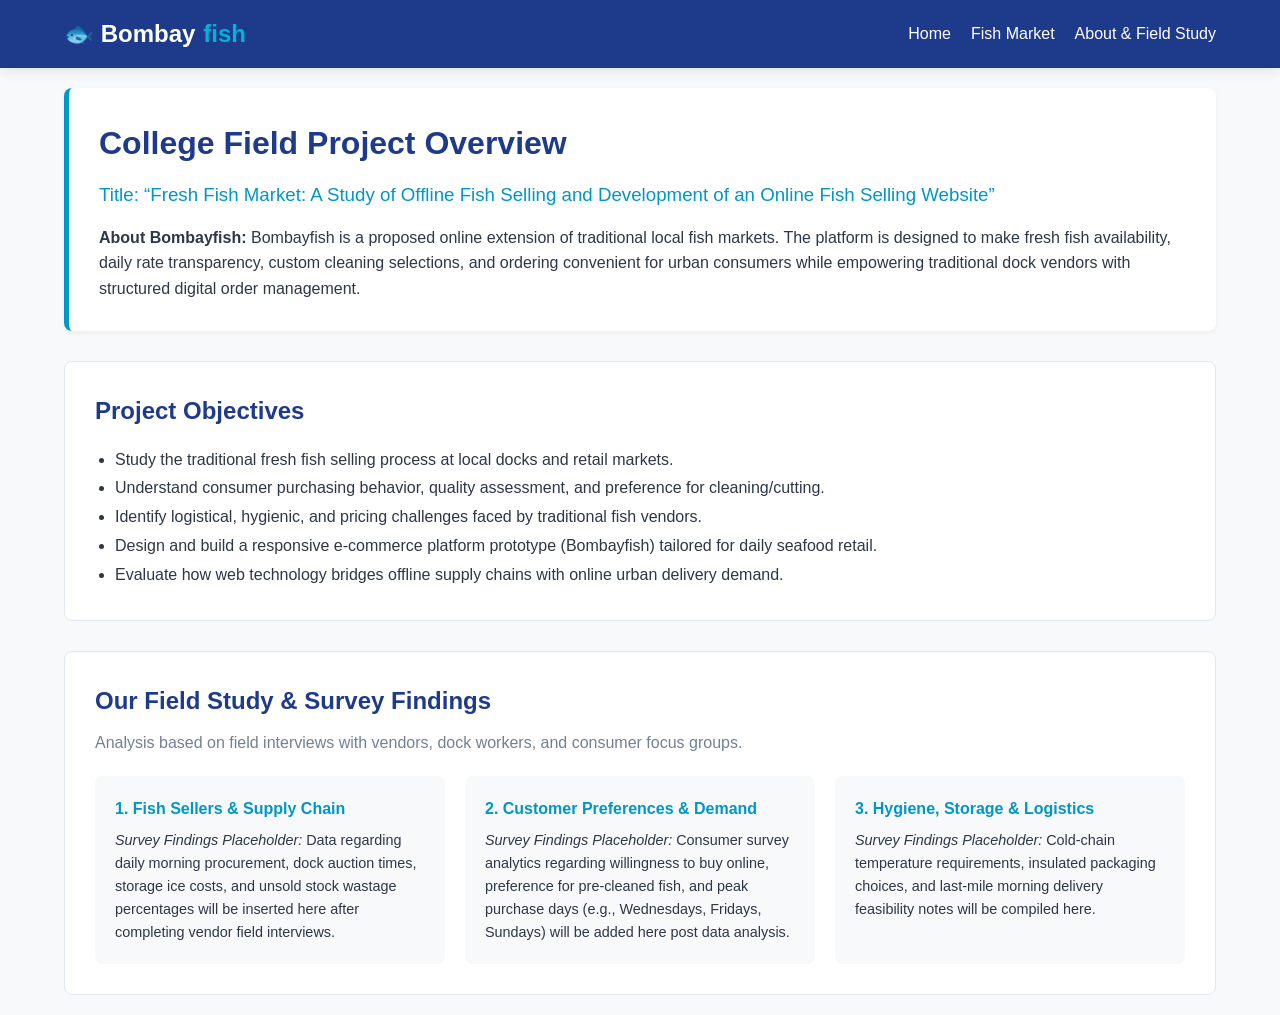
==== bombayfish/about.html @ e1951889 "Add files via upload" ====
<!DOCTYPE html>
<html lang="en">
<head>
  <meta charset="UTF-8">
  <meta name="viewport" content="width=device-width, initial-scale=1.0">
  <title>About & Field Study - Bombayfish</title>
  <link rel="stylesheet" href="style.css">
</head>
<body>
  <header>
    <nav class="navbar">
      <a href="index.html" class="logo">🐟 Bombay<span>fish</span></a>
      <div class="nav-links">
        <a href="index.html">Home</a>
        <a href="products.html">Fish Market</a>
        <a href="about.html">About & Field Study</a>
      </div>
    </nav>
  </header>

  <div class="container">
    <!-- Academic Project Header -->
    <div style="background: white; padding: 30px; border-radius: var(--radius); border-left: 5px solid var(--ocean-blue); margin-bottom: 30px; box-shadow: var(--shadow-sm);">
      <h1 style="color: var(--primary-navy); margin-bottom: 10px;">College Field Project Overview</h1>
      <h3 style="color: var(--ocean-blue); font-weight: normal;">Title: “Fresh Fish Market: A Study of Offline Fish Selling and Development of an Online Fish Selling Website”</h3>
      <p style="margin-top: 15px; color: var(--text-dark);">
        <strong>About Bombayfish:</strong> Bombayfish is a proposed online extension of traditional local fish markets. The platform is designed to make fresh fish availability, daily rate transparency, custom cleaning selections, and ordering convenient for urban consumers while empowering traditional dock vendors with structured digital order management.
      </p>
    </div>

    <!-- Research & Project Objectives -->
    <div style="background: white; padding: 30px; border-radius: var(--radius); border: 1px solid var(--border-color); margin-bottom: 30px;">
      <h2 style="color: var(--primary-navy); margin-bottom: 15px;">Project Objectives</h2>
      <ul style="list-style-type: disc; padding-left: 20px; line-height: 1.8;">
        <li>Study the traditional fresh fish selling process at local docks and retail markets.</li>
        <li>Understand consumer purchasing behavior, quality assessment, and preference for cleaning/cutting.</li>
        <li>Identify logistical, hygienic, and pricing challenges faced by traditional fish vendors.</li>
        <li>Design and build a responsive e-commerce platform prototype (Bombayfish) tailored for daily seafood retail.</li>
        <li>Evaluate how web technology bridges offline supply chains with online urban delivery demand.</li>
      </ul>
    </div>

    <!-- Field Study & Survey Placeholder Section -->
    <div style="background: white; padding: 30px; border-radius: var(--radius); border: 1px solid var(--border-color);">
      <h2 style="color: var(--primary-navy); margin-bottom: 10px;">Our Field Study & Survey Findings</h2>
      <p style="color: var(--text-muted); margin-bottom: 20px;">Analysis based on field interviews with vendors, dock workers, and consumer focus groups.</p>

      <div style="display: grid; grid-template-columns: repeat(auto-fit, minmax(280px, 1fr)); gap: 20px;">
        <div style="background: var(--light-bg); padding: 20px; border-radius: var(--radius);">
          <h4 style="color: var(--ocean-blue); margin-bottom: 8px;">1. Fish Sellers & Supply Chain</h4>
          <p style="font-size: 0.9rem; color: var(--text-dark);">
            <em>Survey Findings Placeholder:</em> Data regarding daily morning procurement, dock auction times, storage ice costs, and unsold stock wastage percentages will be inserted here after completing vendor field interviews.
          </p>
        </div>

        <div style="background: var(--light-bg); padding: 20px; border-radius: var(--radius);">
          <h4 style="color: var(--ocean-blue); margin-bottom: 8px;">2. Customer Preferences & Demand</h4>
          <p style="font-size: 0.9rem; color: var(--text-dark);">
            <em>Survey Findings Placeholder:</em> Consumer survey analytics regarding willingness to buy online, preference for pre-cleaned fish, and peak purchase days (e.g., Wednesdays, Fridays, Sundays) will be added here post data analysis.
          </p>
        </div>

        <div style="background: var(--light-bg); padding: 20px; border-radius: var(--radius);">
          <h4 style="color: var(--ocean-blue); margin-bottom: 8px;">3. Hygiene, Storage & Logistics</h4>
          <p style="font-size: 0.9rem; color: var(--text-dark);">
            <em>Survey Findings Placeholder:</em> Cold-chain temperature requirements, insulated packaging choices, and last-mile morning delivery feasibility notes will be compiled here.
          </p>
        </div>
      </div>
    </div>
  </div>
</body>
</html>
---- bombayfish/style.css ----
/* ==========================================================================
   BOMBAYFISH - MASTER STYLESHEET (ENHANCED COMMERCIAL EDITION)
   College Field Project: Offline Fish Market to Online E-Commerce
   ========================================================================== */

:root {
  --primary-navy: #1e3a8a;
  --ocean-blue: #0096c7;
  --light-aqua: #00b4d8;
  --aqua-tint: #e0f7fa;
  --white: #ffffff;
  --light-bg: #f8f9fa;
  --text-dark: #2d3748;
  --text-muted: #718096;
  --accent-coral: #ff4d4f;
  --green-fresh: #38a169;
  --border-color: #e2e8f0;
  --shadow-sm: 0 2px 4px rgba(0,0,0,0.05);
  --shadow-md: 0 4px 12px rgba(0,0,0,0.08);
  --radius: 8px;
}

* {
  box-sizing: border-box;
  margin: 0;
  padding: 0;
  font-family: 'Segoe UI', Tahoma, Geneva, Verdana, sans-serif;
}

body {
  background-color: var(--light-bg);
  color: var(--text-dark);
  line-height: 1.6;
}

a {
  text-decoration: none;
  color: inherit;
}

ul {
  list-style: none;
}

/* --- Global Layout Components --- */
.container {
  width: 90%;
  max-width: 1200px;
  margin: 0 auto;
  padding: 20px 0;
}

.btn {
  display: inline-block;
  padding: 10px 20px;
  border-radius: var(--radius);
  font-weight: 600;
  cursor: pointer;
  border: none;
  transition: background 0.3s ease, transform 0.2s ease;
}

.btn-primary {
  background-color: var(--ocean-blue);
  color: var(--white);
}

.btn-primary:hover {
  background-color: #005f93;
  transform: translateY(-2px);
}

.btn-secondary {
  background-color: var(--light-aqua);
  color: var(--white);
}

.btn-secondary:hover {
  background-color: #0096b4;
}

.btn-outline {
  background: transparent;
  border: 2px solid var(--ocean-blue);
  color: var(--ocean-blue);
}

.btn-outline:hover {
  background-color: var(--ocean-blue);
  color: var(--white);
}

.badge-demo {
  background-color: var(--accent-coral);
  color: var(--white);
  font-size: 0.75rem;
  padding: 2px 8px;
  border-radius: 12px;
  font-weight: bold;
}


/* --- Header & Navigation --- */
header {
  background-color: var(--primary-navy);
  color: var(--white);
  position: sticky;
  top: 0;
  z-index: 1000;
  box-shadow: var(--shadow-md);
}

.navbar {
  display: flex;
  justify-content: space-between;
  align-items: center;
  padding: 15px 5%;
}

.logo {
  font-size: 1.5rem;
  font-weight: 700;
  color: var(--white);
  display: flex;
  align-items: center;
  gap: 8px;
}

.logo span {
  color: var(--light-aqua);
}

.nav-links {
  display: flex;
  gap: 20px;
  align-items: center;
}

.nav-links a {
  color: var(--white);
  font-weight: 500;
  transition: color 0.2s;
}

.nav-links a:hover {
  color: var(--light-aqua);
}

.nav-icons {
  display: flex;
  align-items: center;
  gap: 15px;
}

.cart-icon-btn {
  position: relative;
  color: var(--white);
  font-size: 1.2rem;
}

.cart-count {
  position: absolute;
  top: -8px;
  right: -10px;
  background-color: var(--accent-coral);
  color: var(--white);
  font-size: 0.7rem;
  padding: 2px 6px;
  border-radius: 50%;
  font-weight: bold;
}

.menu-toggle {
  display: none;
  font-size: 1.5rem;
  background: none;
  border: none;
  color: var(--white);
  cursor: pointer;
}

/* --- Hero Section --- */
.hero {
  background: linear-gradient(rgba(10, 25, 47, 0.75), rgba(10, 25, 47, 0.75)), 
              url('images/hero-bg.jpg') center/cover no-repeat;
  color: var(--white);
  padding: 100px 5%;
  text-align: center;
}

.hero h1 {
  font-size: 2.8rem;
  margin-bottom: 15px;
}

.hero p {
  font-size: 1.2rem;
  max-width: 600px;
  margin: 0 auto 30px;
  color: #e2e8f0;
}

.hero-buttons {
  display: flex;
  justify-content: center;
  gap: 15px;
}

/* --- Category Chips Component --- */
.category-chips {
  display: flex;
  justify-content: center;
  gap: 10px;
  margin-bottom: 25px;
  flex-wrap: wrap;
}

.chip {
  background-color: var(--aqua-tint);
  color: var(--primary-navy);
  padding: 8px 16px;
  border-radius: 20px;
  font-size: 0.85rem;
  font-weight: 600;
  cursor: pointer;
  transition: all 0.2s ease;
  border: 1px solid transparent;
}

.chip:hover, .chip.active {
  background-color: var(--primary-navy);
  color: var(--white);
}

/* --- Section Styling --- */
.section-title {
  text-align: center;
  margin-bottom: 30px;
}

.section-title h2 {
  font-size: 2rem;
  color: var(--primary-navy);
}

.section-title p {
  color: var(--text-muted);
}

/* --- Product Grid & Enhanced Cards --- */
.product-grid {
  display: grid;
  grid-template-columns: repeat(auto-fit, minmax(250px, 1fr));
  gap: 25px;
  margin-top: 20px;
}

.product-card {
  background: var(--white);
  border-radius: var(--radius);
  border: 1px solid var(--border-color);
  overflow: hidden;
  box-shadow: var(--shadow-sm);
  transition: transform 0.3s ease, box-shadow 0.3s ease;
  display: flex;
  flex-direction: column;
  position: relative;
}

.product-card:hover {
  transform: translateY(-8px);
  box-shadow: 0 8px 24px rgba(0,0,0,0.15);
}

/* Image Wrapper for Zoom Hover */
.product-img-wrapper {
  overflow: hidden;
  height: 180px;
  width: 100%;
}

.product-card img {
  width: 100%;
  height: 100%;
  object-fit: cover;
  transition: transform 0.4s ease;
}

.product-card:hover img {
  transform: scale(1.08);
}

/* Freshness Badge overlay on card */
.card-badge {
  position: absolute;
  top: 10px;
  left: 10px;
  background-color: var(--green-fresh);
  color: var(--white);
  font-size: 0.72rem;
  font-weight: bold;
  padding: 4px 8px;
  border-radius: 4px;
  z-index: 2;
  box-shadow: 0 2px 4px rgba(0,0,0,0.2);
}

.product-info {
  padding: 15px;
  display: flex;
  flex-direction: column;
  flex-grow: 1;
}

.product-category {
  font-size: 0.8rem;
  color: var(--ocean-blue);
  text-transform: uppercase;
  font-weight: bold;
}

.product-title {
  font-size: 1.2rem;
  color: var(--primary-navy);
  margin: 5px 0;
}

.product-desc {
  font-size: 0.9rem;
  color: var(--text-muted);
  margin-bottom: 15px;
  flex-grow: 1;
}

.product-bottom {
  display: flex;
  justify-content: space-between;
  align-items: center;
  margin-top: 10px;
}

.product-price {
  font-size: 1.1rem;
  font-weight: bold;
  color: var(--primary-navy);
}

.stock-tag {
  font-size: 0.75rem;
  color: var(--green-fresh);
  font-weight: 600;
}

/* --- Features & Steps --- */
.features-grid, .steps-grid {
  display: grid;
  grid-template-columns: repeat(auto-fit, minmax(220px, 1fr));
  gap: 20px;
  text-align: center;
}

.feature-card, .step-card {
  background: var(--white);
  padding: 25px 20px;
  border-radius: var(--radius);
  border: 1px solid var(--border-color);
}

.step-number {
  background: var(--ocean-blue);
  color: var(--white);
  width: 40px;
  height: 40px;
  border-radius: 50%;
  display: flex;
  align-items: center;
  justify-content: center;
  margin: 0 auto 15px;
  font-weight: bold;
}

/* --- Cart & Checkout Layout --- */
.cart-table {
  width: 100%;
  border-collapse: collapse;
  background: var(--white);
  border-radius: var(--radius);
  overflow: hidden;
  box-shadow: var(--shadow-sm);
  margin-bottom: 20px;
}

.cart-table th, .cart-table td {
  padding: 15px;
  text-align: left;
  border-bottom: 1px solid var(--border-color);
}

.cart-table th {
  background-color: var(--primary-navy);
  color: var(--white);
}

.checkout-grid {
  display: grid;
  grid-template-columns: 2fr 1fr;
  gap: 30px;
}

.form-group {
  margin-bottom: 15px;
}

.form-group label {
  display: block;
  margin-bottom: 5px;
  font-weight: 600;
}

.form-group input, .form-group select, .form-group textarea {
  width: 100%;
  padding: 10px;
  border: 1px solid var(--border-color);
  border-radius: var(--radius);
}

/* --- Admin Dashboard Layout --- */
.admin-stats {
  display: grid;
  grid-template-columns: repeat(auto-fit, minmax(180px, 1fr));
  gap: 15px;
  margin-bottom: 30px;
}

.stat-card {
  background: var(--white);
  padding: 20px;
  border-radius: var(--radius);
  border-left: 4px solid var(--ocean-blue);
  box-shadow: var(--shadow-sm);
}

.stat-card h3 {
  font-size: 0.9rem;
  color: var(--text-muted);
}

.stat-card p {
  font-size: 1.8rem;
  font-weight: bold;
  color: var(--primary-navy);
}

/* --- Footer --- */
footer {
  background-color: var(--primary-navy);
  color: var(--white);
  padding: 40px 5% 20px;
  margin-top: 50px;
}

.footer-content {
  display: grid;
  grid-template-columns: repeat(auto-fit, minmax(200px, 1fr));
  gap: 30px;
  margin-bottom: 30px;
}

.footer-bottom {
  text-align: center;
  padding-top: 20px;
  border-top: 1px solid rgba(255,255,255,0.1);
  font-size: 0.85rem;
  color: var(--text-muted);
}

/* --- Responsive Rules --- */
@media (max-width: 768px) {
  .nav-links {
    display: none;
    flex-direction: column;
    position: absolute;
    top: 60px;
    left: 0;
    width: 100%;
    background-color: var(--primary-navy);
    padding: 20px;
  }

  .nav-links.active {
    display: flex;
  }

  .menu-toggle {
    display: block;
  }

  .checkout-grid {
    grid-template-columns: 1fr;
  }

  .hero h1 {
    font-size: 2rem;
  }
}
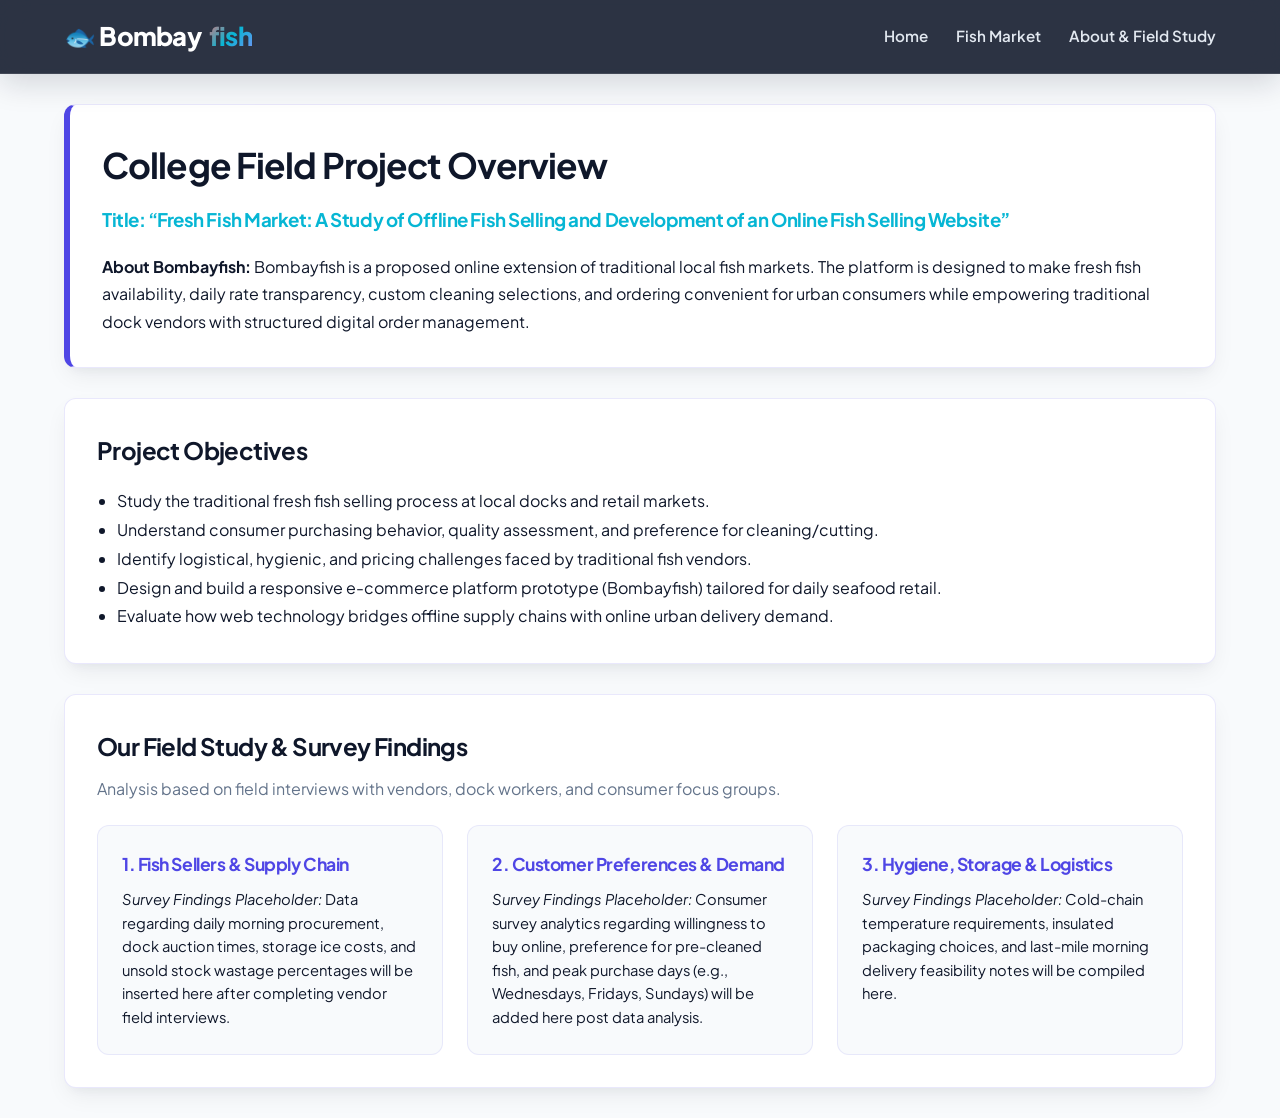
==== commit fd010a16: "Redesign Bombayfish UI with modern vibrant theme and design system Co-authored-by: shaikhmohdzen-alt" ====
--- a/bombayfish/about.html
+++ b/bombayfish/about.html
@@ -1,73 +1,73 @@
-<!DOCTYPE html>
-<html lang="en">
-<head>
-  <meta charset="UTF-8">
-  <meta name="viewport" content="width=device-width, initial-scale=1.0">
-  <title>About & Field Study - Bombayfish</title>
-  <link rel="stylesheet" href="style.css">
-</head>
-<body>
-  <header>
-    <nav class="navbar">
-      <a href="index.html" class="logo">🐟 Bombay<span>fish</span></a>
-      <div class="nav-links">
-        <a href="index.html">Home</a>
-        <a href="products.html">Fish Market</a>
-        <a href="about.html">About & Field Study</a>
-      </div>
-    </nav>
-  </header>
-
-  <div class="container">
-    <!-- Academic Project Header -->
-    <div style="background: white; padding: 30px; border-radius: var(--radius); border-left: 5px solid var(--ocean-blue); margin-bottom: 30px; box-shadow: var(--shadow-sm);">
-      <h1 style="color: var(--primary-navy); margin-bottom: 10px;">College Field Project Overview</h1>
-      <h3 style="color: var(--ocean-blue); font-weight: normal;">Title: “Fresh Fish Market: A Study of Offline Fish Selling and Development of an Online Fish Selling Website”</h3>
-      <p style="margin-top: 15px; color: var(--text-dark);">
-        <strong>About Bombayfish:</strong> Bombayfish is a proposed online extension of traditional local fish markets. The platform is designed to make fresh fish availability, daily rate transparency, custom cleaning selections, and ordering convenient for urban consumers while empowering traditional dock vendors with structured digital order management.
-      </p>
-    </div>
-
-    <!-- Research & Project Objectives -->
-    <div style="background: white; padding: 30px; border-radius: var(--radius); border: 1px solid var(--border-color); margin-bottom: 30px;">
-      <h2 style="color: var(--primary-navy); margin-bottom: 15px;">Project Objectives</h2>
-      <ul style="list-style-type: disc; padding-left: 20px; line-height: 1.8;">
-        <li>Study the traditional fresh fish selling process at local docks and retail markets.</li>
-        <li>Understand consumer purchasing behavior, quality assessment, and preference for cleaning/cutting.</li>
-        <li>Identify logistical, hygienic, and pricing challenges faced by traditional fish vendors.</li>
-        <li>Design and build a responsive e-commerce platform prototype (Bombayfish) tailored for daily seafood retail.</li>
-        <li>Evaluate how web technology bridges offline supply chains with online urban delivery demand.</li>
-      </ul>
-    </div>
-
-    <!-- Field Study & Survey Placeholder Section -->
-    <div style="background: white; padding: 30px; border-radius: var(--radius); border: 1px solid var(--border-color);">
-      <h2 style="color: var(--primary-navy); margin-bottom: 10px;">Our Field Study & Survey Findings</h2>
-      <p style="color: var(--text-muted); margin-bottom: 20px;">Analysis based on field interviews with vendors, dock workers, and consumer focus groups.</p>
-
-      <div style="display: grid; grid-template-columns: repeat(auto-fit, minmax(280px, 1fr)); gap: 20px;">
-        <div style="background: var(--light-bg); padding: 20px; border-radius: var(--radius);">
-          <h4 style="color: var(--ocean-blue); margin-bottom: 8px;">1. Fish Sellers & Supply Chain</h4>
-          <p style="font-size: 0.9rem; color: var(--text-dark);">
-            <em>Survey Findings Placeholder:</em> Data regarding daily morning procurement, dock auction times, storage ice costs, and unsold stock wastage percentages will be inserted here after completing vendor field interviews.
-          </p>
-        </div>
-
-        <div style="background: var(--light-bg); padding: 20px; border-radius: var(--radius);">
-          <h4 style="color: var(--ocean-blue); margin-bottom: 8px;">2. Customer Preferences & Demand</h4>
-          <p style="font-size: 0.9rem; color: var(--text-dark);">
-            <em>Survey Findings Placeholder:</em> Consumer survey analytics regarding willingness to buy online, preference for pre-cleaned fish, and peak purchase days (e.g., Wednesdays, Fridays, Sundays) will be added here post data analysis.
-          </p>
-        </div>
-
-        <div style="background: var(--light-bg); padding: 20px; border-radius: var(--radius);">
-          <h4 style="color: var(--ocean-blue); margin-bottom: 8px;">3. Hygiene, Storage & Logistics</h4>
-          <p style="font-size: 0.9rem; color: var(--text-dark);">
-            <em>Survey Findings Placeholder:</em> Cold-chain temperature requirements, insulated packaging choices, and last-mile morning delivery feasibility notes will be compiled here.
-          </p>
-        </div>
-      </div>
-    </div>
-  </div>
-</body>
+<!DOCTYPE html>
+<html lang="en">
+<head>
+  <meta charset="UTF-8">
+  <meta name="viewport" content="width=device-width, initial-scale=1.0">
+  <title>About & Field Study - Bombayfish</title>
+  <link rel="stylesheet" href="style.css">
+</head>
+<body>
+  <header>
+    <nav class="navbar">
+      <a href="index.html" class="logo">🐟 Bombay<span>fish</span></a>
+      <div class="nav-links">
+        <a href="index.html">Home</a>
+        <a href="products.html">Fish Market</a>
+        <a href="about.html">About & Field Study</a>
+      </div>
+    </nav>
+  </header>
+
+  <div class="container">
+    <!-- Academic Project Header -->
+    <div style="background: white; padding: 32px; border-radius: var(--radius); border: 1px solid var(--border-color); border-left: 6px solid var(--electric-indigo); margin-bottom: 30px; box-shadow: var(--shadow-md);">
+      <h1 style="color: var(--deep-charcoal); margin-bottom: 12px; font-size: 2.2rem;">College Field Project Overview</h1>
+      <h3 style="color: var(--vivid-cyan); font-weight: 700;">Title: “Fresh Fish Market: A Study of Offline Fish Selling and Development of an Online Fish Selling Website”</h3>
+      <p style="margin-top: 18px; color: var(--text-dark); line-height: 1.7;">
+        <strong>About Bombayfish:</strong> Bombayfish is a proposed online extension of traditional local fish markets. The platform is designed to make fresh fish availability, daily rate transparency, custom cleaning selections, and ordering convenient for urban consumers while empowering traditional dock vendors with structured digital order management.
+      </p>
+    </div>
+
+    <!-- Research & Project Objectives -->
+    <div style="background: white; padding: 32px; border-radius: var(--radius); border: 1px solid var(--border-color); box-shadow: var(--shadow-md); margin-bottom: 30px;">
+      <h2 style="color: var(--deep-charcoal); margin-bottom: 18px;">Project Objectives</h2>
+      <ul style="list-style-type: disc; padding-left: 20px; line-height: 1.8; color: var(--text-dark);">
+        <li>Study the traditional fresh fish selling process at local docks and retail markets.</li>
+        <li>Understand consumer purchasing behavior, quality assessment, and preference for cleaning/cutting.</li>
+        <li>Identify logistical, hygienic, and pricing challenges faced by traditional fish vendors.</li>
+        <li>Design and build a responsive e-commerce platform prototype (Bombayfish) tailored for daily seafood retail.</li>
+        <li>Evaluate how web technology bridges offline supply chains with online urban delivery demand.</li>
+      </ul>
+    </div>
+
+    <!-- Field Study & Survey Placeholder Section -->
+    <div style="background: white; padding: 32px; border-radius: var(--radius); border: 1px solid var(--border-color); box-shadow: var(--shadow-md);">
+      <h2 style="color: var(--deep-charcoal); margin-bottom: 10px;">Our Field Study & Survey Findings</h2>
+      <p style="color: var(--text-muted); margin-bottom: 24px;">Analysis based on field interviews with vendors, dock workers, and consumer focus groups.</p>
+
+      <div style="display: grid; grid-template-columns: repeat(auto-fit, minmax(280px, 1fr)); gap: 24px;">
+        <div style="background: var(--off-white); padding: 24px; border-radius: var(--radius); border: 1px solid rgba(79, 70, 229, 0.1);">
+          <h4 style="color: var(--electric-indigo); margin-bottom: 10px; font-size: 1.1rem;">1. Fish Sellers & Supply Chain</h4>
+          <p style="font-size: 0.92rem; color: var(--text-dark); line-height: 1.6;">
+            <em>Survey Findings Placeholder:</em> Data regarding daily morning procurement, dock auction times, storage ice costs, and unsold stock wastage percentages will be inserted here after completing vendor field interviews.
+          </p>
+        </div>
+
+        <div style="background: var(--off-white); padding: 24px; border-radius: var(--radius); border: 1px solid rgba(79, 70, 229, 0.1);">
+          <h4 style="color: var(--electric-indigo); margin-bottom: 10px; font-size: 1.1rem;">2. Customer Preferences & Demand</h4>
+          <p style="font-size: 0.92rem; color: var(--text-dark); line-height: 1.6;">
+            <em>Survey Findings Placeholder:</em> Consumer survey analytics regarding willingness to buy online, preference for pre-cleaned fish, and peak purchase days (e.g., Wednesdays, Fridays, Sundays) will be added here post data analysis.
+          </p>
+        </div>
+
+        <div style="background: var(--off-white); padding: 24px; border-radius: var(--radius); border: 1px solid rgba(79, 70, 229, 0.1);">
+          <h4 style="color: var(--electric-indigo); margin-bottom: 10px; font-size: 1.1rem;">3. Hygiene, Storage & Logistics</h4>
+          <p style="font-size: 0.92rem; color: var(--text-dark); line-height: 1.6;">
+            <em>Survey Findings Placeholder:</em> Cold-chain temperature requirements, insulated packaging choices, and last-mile morning delivery feasibility notes will be compiled here.
+          </p>
+        </div>
+      </div>
+    </div>
+  </div>
+</body>
 </html>
--- a/bombayfish/style.css
+++ b/bombayfish/style.css
@@ -1,505 +1,712 @@
-/* ==========================================================================
-   BOMBAYFISH - MASTER STYLESHEET (ENHANCED COMMERCIAL EDITION)
-   College Field Project: Offline Fish Market to Online E-Commerce
-   ========================================================================== */
-
-:root {
-  --primary-navy: #1e3a8a;
-  --ocean-blue: #0096c7;
-  --light-aqua: #00b4d8;
-  --aqua-tint: #e0f7fa;
-  --white: #ffffff;
-  --light-bg: #f8f9fa;
-  --text-dark: #2d3748;
-  --text-muted: #718096;
-  --accent-coral: #ff4d4f;
-  --green-fresh: #38a169;
-  --border-color: #e2e8f0;
-  --shadow-sm: 0 2px 4px rgba(0,0,0,0.05);
-  --shadow-md: 0 4px 12px rgba(0,0,0,0.08);
-  --radius: 8px;
-}
-
-* {
-  box-sizing: border-box;
-  margin: 0;
-  padding: 0;
-  font-family: 'Segoe UI', Tahoma, Geneva, Verdana, sans-serif;
-}
-
-body {
-  background-color: var(--light-bg);
-  color: var(--text-dark);
-  line-height: 1.6;
-}
-
-a {
-  text-decoration: none;
-  color: inherit;
-}
-
-ul {
-  list-style: none;
-}
-
-/* --- Global Layout Components --- */
-.container {
-  width: 90%;
-  max-width: 1200px;
-  margin: 0 auto;
-  padding: 20px 0;
-}
-
-.btn {
-  display: inline-block;
-  padding: 10px 20px;
-  border-radius: var(--radius);
-  font-weight: 600;
-  cursor: pointer;
-  border: none;
-  transition: background 0.3s ease, transform 0.2s ease;
-}
-
-.btn-primary {
-  background-color: var(--ocean-blue);
-  color: var(--white);
-}
-
-.btn-primary:hover {
-  background-color: #005f93;
-  transform: translateY(-2px);
-}
-
-.btn-secondary {
-  background-color: var(--light-aqua);
-  color: var(--white);
-}
-
-.btn-secondary:hover {
-  background-color: #0096b4;
-}
-
-.btn-outline {
-  background: transparent;
-  border: 2px solid var(--ocean-blue);
-  color: var(--ocean-blue);
-}
-
-.btn-outline:hover {
-  background-color: var(--ocean-blue);
-  color: var(--white);
-}
-
-.badge-demo {
-  background-color: var(--accent-coral);
-  color: var(--white);
-  font-size: 0.75rem;
-  padding: 2px 8px;
-  border-radius: 12px;
-  font-weight: bold;
-}
-
-
-/* --- Header & Navigation --- */
-header {
-  background-color: var(--primary-navy);
-  color: var(--white);
-  position: sticky;
-  top: 0;
-  z-index: 1000;
-  box-shadow: var(--shadow-md);
-}
-
-.navbar {
-  display: flex;
-  justify-content: space-between;
-  align-items: center;
-  padding: 15px 5%;
-}
-
-.logo {
-  font-size: 1.5rem;
-  font-weight: 700;
-  color: var(--white);
-  display: flex;
-  align-items: center;
-  gap: 8px;
-}
-
-.logo span {
-  color: var(--light-aqua);
-}
-
-.nav-links {
-  display: flex;
-  gap: 20px;
-  align-items: center;
-}
-
-.nav-links a {
-  color: var(--white);
-  font-weight: 500;
-  transition: color 0.2s;
-}
-
-.nav-links a:hover {
-  color: var(--light-aqua);
-}
-
-.nav-icons {
-  display: flex;
-  align-items: center;
-  gap: 15px;
-}
-
-.cart-icon-btn {
-  position: relative;
-  color: var(--white);
-  font-size: 1.2rem;
-}
-
-.cart-count {
-  position: absolute;
-  top: -8px;
-  right: -10px;
-  background-color: var(--accent-coral);
-  color: var(--white);
-  font-size: 0.7rem;
-  padding: 2px 6px;
-  border-radius: 50%;
-  font-weight: bold;
-}
-
-.menu-toggle {
-  display: none;
-  font-size: 1.5rem;
-  background: none;
-  border: none;
-  color: var(--white);
-  cursor: pointer;
-}
-
-/* --- Hero Section --- */
-.hero {
-  background: linear-gradient(rgba(10, 25, 47, 0.75), rgba(10, 25, 47, 0.75)), 
-              url('images/hero-bg.jpg') center/cover no-repeat;
-  color: var(--white);
-  padding: 100px 5%;
-  text-align: center;
-}
-
-.hero h1 {
-  font-size: 2.8rem;
-  margin-bottom: 15px;
-}
-
-.hero p {
-  font-size: 1.2rem;
-  max-width: 600px;
-  margin: 0 auto 30px;
-  color: #e2e8f0;
-}
-
-.hero-buttons {
-  display: flex;
-  justify-content: center;
-  gap: 15px;
-}
-
-/* --- Category Chips Component --- */
-.category-chips {
-  display: flex;
-  justify-content: center;
-  gap: 10px;
-  margin-bottom: 25px;
-  flex-wrap: wrap;
-}
-
-.chip {
-  background-color: var(--aqua-tint);
-  color: var(--primary-navy);
-  padding: 8px 16px;
-  border-radius: 20px;
-  font-size: 0.85rem;
-  font-weight: 600;
-  cursor: pointer;
-  transition: all 0.2s ease;
-  border: 1px solid transparent;
-}
-
-.chip:hover, .chip.active {
-  background-color: var(--primary-navy);
-  color: var(--white);
-}
-
-/* --- Section Styling --- */
-.section-title {
-  text-align: center;
-  margin-bottom: 30px;
-}
-
-.section-title h2 {
-  font-size: 2rem;
-  color: var(--primary-navy);
-}
-
-.section-title p {
-  color: var(--text-muted);
-}
-
-/* --- Product Grid & Enhanced Cards --- */
-.product-grid {
-  display: grid;
-  grid-template-columns: repeat(auto-fit, minmax(250px, 1fr));
-  gap: 25px;
-  margin-top: 20px;
-}
-
-.product-card {
-  background: var(--white);
-  border-radius: var(--radius);
-  border: 1px solid var(--border-color);
-  overflow: hidden;
-  box-shadow: var(--shadow-sm);
-  transition: transform 0.3s ease, box-shadow 0.3s ease;
-  display: flex;
-  flex-direction: column;
-  position: relative;
-}
-
-.product-card:hover {
-  transform: translateY(-8px);
-  box-shadow: 0 8px 24px rgba(0,0,0,0.15);
-}
-
-/* Image Wrapper for Zoom Hover */
-.product-img-wrapper {
-  overflow: hidden;
-  height: 180px;
-  width: 100%;
-}
-
-.product-card img {
-  width: 100%;
-  height: 100%;
-  object-fit: cover;
-  transition: transform 0.4s ease;
-}
-
-.product-card:hover img {
-  transform: scale(1.08);
-}
-
-/* Freshness Badge overlay on card */
-.card-badge {
-  position: absolute;
-  top: 10px;
-  left: 10px;
-  background-color: var(--green-fresh);
-  color: var(--white);
-  font-size: 0.72rem;
-  font-weight: bold;
-  padding: 4px 8px;
-  border-radius: 4px;
-  z-index: 2;
-  box-shadow: 0 2px 4px rgba(0,0,0,0.2);
-}
-
-.product-info {
-  padding: 15px;
-  display: flex;
-  flex-direction: column;
-  flex-grow: 1;
-}
-
-.product-category {
-  font-size: 0.8rem;
-  color: var(--ocean-blue);
-  text-transform: uppercase;
-  font-weight: bold;
-}
-
-.product-title {
-  font-size: 1.2rem;
-  color: var(--primary-navy);
-  margin: 5px 0;
-}
-
-.product-desc {
-  font-size: 0.9rem;
-  color: var(--text-muted);
-  margin-bottom: 15px;
-  flex-grow: 1;
-}
-
-.product-bottom {
-  display: flex;
-  justify-content: space-between;
-  align-items: center;
-  margin-top: 10px;
-}
-
-.product-price {
-  font-size: 1.1rem;
-  font-weight: bold;
-  color: var(--primary-navy);
-}
-
-.stock-tag {
-  font-size: 0.75rem;
-  color: var(--green-fresh);
-  font-weight: 600;
-}
-
-/* --- Features & Steps --- */
-.features-grid, .steps-grid {
-  display: grid;
-  grid-template-columns: repeat(auto-fit, minmax(220px, 1fr));
-  gap: 20px;
-  text-align: center;
-}
-
-.feature-card, .step-card {
-  background: var(--white);
-  padding: 25px 20px;
-  border-radius: var(--radius);
-  border: 1px solid var(--border-color);
-}
-
-.step-number {
-  background: var(--ocean-blue);
-  color: var(--white);
-  width: 40px;
-  height: 40px;
-  border-radius: 50%;
-  display: flex;
-  align-items: center;
-  justify-content: center;
-  margin: 0 auto 15px;
-  font-weight: bold;
-}
-
-/* --- Cart & Checkout Layout --- */
-.cart-table {
-  width: 100%;
-  border-collapse: collapse;
-  background: var(--white);
-  border-radius: var(--radius);
-  overflow: hidden;
-  box-shadow: var(--shadow-sm);
-  margin-bottom: 20px;
-}
-
-.cart-table th, .cart-table td {
-  padding: 15px;
-  text-align: left;
-  border-bottom: 1px solid var(--border-color);
-}
-
-.cart-table th {
-  background-color: var(--primary-navy);
-  color: var(--white);
-}
-
-.checkout-grid {
-  display: grid;
-  grid-template-columns: 2fr 1fr;
-  gap: 30px;
-}
-
-.form-group {
-  margin-bottom: 15px;
-}
-
-.form-group label {
-  display: block;
-  margin-bottom: 5px;
-  font-weight: 600;
-}
-
-.form-group input, .form-group select, .form-group textarea {
-  width: 100%;
-  padding: 10px;
-  border: 1px solid var(--border-color);
-  border-radius: var(--radius);
-}
-
-/* --- Admin Dashboard Layout --- */
-.admin-stats {
-  display: grid;
-  grid-template-columns: repeat(auto-fit, minmax(180px, 1fr));
-  gap: 15px;
-  margin-bottom: 30px;
-}
-
-.stat-card {
-  background: var(--white);
-  padding: 20px;
-  border-radius: var(--radius);
-  border-left: 4px solid var(--ocean-blue);
-  box-shadow: var(--shadow-sm);
-}
-
-.stat-card h3 {
-  font-size: 0.9rem;
-  color: var(--text-muted);
-}
-
-.stat-card p {
-  font-size: 1.8rem;
-  font-weight: bold;
-  color: var(--primary-navy);
-}
-
-/* --- Footer --- */
-footer {
-  background-color: var(--primary-navy);
-  color: var(--white);
-  padding: 40px 5% 20px;
-  margin-top: 50px;
-}
-
-.footer-content {
-  display: grid;
-  grid-template-columns: repeat(auto-fit, minmax(200px, 1fr));
-  gap: 30px;
-  margin-bottom: 30px;
-}
-
-.footer-bottom {
-  text-align: center;
-  padding-top: 20px;
-  border-top: 1px solid rgba(255,255,255,0.1);
-  font-size: 0.85rem;
-  color: var(--text-muted);
-}
-
-/* --- Responsive Rules --- */
-@media (max-width: 768px) {
-  .nav-links {
-    display: none;
-    flex-direction: column;
-    position: absolute;
-    top: 60px;
-    left: 0;
-    width: 100%;
-    background-color: var(--primary-navy);
-    padding: 20px;
-  }
-
-  .nav-links.active {
-    display: flex;
-  }
-
-  .menu-toggle {
-    display: block;
-  }
-
-  .checkout-grid {
-    grid-template-columns: 1fr;
-  }
-
-  .hero h1 {
-    font-size: 2rem;
-  }
+/* ==========================================================================
+   BOMBAYFISH - MASTER STYLESHEET (VIBRANT MODERN REDESIGN)
+   ========================================================================== */
+
+@import url('https://fonts.googleapis.com/css2?family=Plus+Jakarta+Sans:wght@400;500;600;700;800&display=swap');
+
+:root {
+  /* Color Palette - Prompt Specifications */
+  --electric-indigo: #4F46E5;
+  --bright-coral: #FF6B6B;
+  --vivid-cyan: #06B6D4;
+  --off-white: #F8FAFC;
+  --deep-charcoal: #0F172A;
+
+  /* Mapped design system variables */
+  --primary-navy: #4F46E5;
+  --ocean-blue: #06B6D4;
+  --light-aqua: #06B6D4;
+  --aqua-tint: #ECFEFF;
+  --white: #FFFFFF;
+  --light-bg: #F8FAFC;
+  --text-dark: #0F172A;
+  --text-muted: #64748B;
+  --accent-coral: #FF6B6B;
+  --green-fresh: #10B981;
+  --border-color: rgba(79, 70, 229, 0.12);
+
+  /* Modern elevation and radius tokens */
+  --shadow-sm: 0 4px 6px -1px rgba(15, 23, 42, 0.05), 0 2px 4px -2px rgba(15, 23, 42, 0.05);
+  --shadow-md: 0 10px 25px -5px rgba(15, 23, 42, 0.08), 0 8px 10px -6px rgba(15, 23, 42, 0.04);
+  --shadow-lg: 0 20px 35px -10px rgba(79, 70, 229, 0.18), 0 10px 15px -5px rgba(15, 23, 42, 0.06);
+  --shadow-glow: 0 10px 25px -5px rgba(255, 107, 107, 0.35);
+  --radius: 12px;
+  --radius-xl: 16px;
+
+  /* Gradients */
+  --primary-gradient: linear-gradient(135deg, #4F46E5 0%, #06B6D4 100%);
+  --coral-gradient: linear-gradient(135deg, #FF6B6B 0%, #FF8E53 100%);
+  --accent-text-gradient: linear-gradient(135deg, #FF6B6B 0%, #06B6D4 50%, #818CF8 100%);
+  --card-gradient-border: linear-gradient(135deg, rgba(79, 70, 229, 0.2), rgba(6, 182, 212, 0.2));
+}
+
+* {
+  box-sizing: border-box;
+  margin: 0;
+  padding: 0;
+  font-family: 'Plus Jakarta Sans', -apple-system, BlinkMacSystemFont, 'Segoe UI', Roboto, sans-serif;
+}
+
+body {
+  background-color: var(--off-white);
+  color: var(--deep-charcoal);
+  line-height: 1.6;
+  -webkit-font-smoothing: antialiased;
+  -moz-osx-font-smoothing: grayscale;
+}
+
+a {
+  text-decoration: none;
+  color: inherit;
+  transition: all 0.2s ease;
+}
+
+ul {
+  list-style: none;
+}
+
+h1, h2, h3, h4, h5, h6 {
+  color: var(--deep-charcoal);
+  font-weight: 700;
+  letter-spacing: -0.025em;
+}
+
+/* --- Global Layout Components --- */
+.container {
+  width: 90%;
+  max-width: 1200px;
+  margin: 0 auto;
+  padding: 30px 0;
+}
+
+/* Rounded Buttons & CTAs */
+.btn {
+  display: inline-flex;
+  align-items: center;
+  justify-content: center;
+  padding: 12px 24px;
+  border-radius: var(--radius);
+  font-weight: 700;
+  font-size: 0.95rem;
+  cursor: pointer;
+  border: none;
+  transition: all 0.3s cubic-bezier(0.16, 1, 0.3, 1);
+  box-shadow: 0 4px 12px rgba(79, 70, 229, 0.15);
+  letter-spacing: -0.01em;
+}
+
+.btn-primary {
+  background: var(--primary-gradient);
+  color: var(--white);
+  border: 1px solid rgba(255, 255, 255, 0.2);
+}
+
+.btn-primary:hover {
+  transform: translateY(-3px);
+  box-shadow: 0 12px 24px -6px rgba(79, 70, 229, 0.4);
+  filter: brightness(1.05);
+}
+
+.btn-secondary {
+  background: var(--coral-gradient);
+  color: var(--white);
+}
+
+.btn-secondary:hover {
+  transform: translateY(-3px);
+  box-shadow: var(--shadow-glow);
+  filter: brightness(1.05);
+}
+
+.btn-outline {
+  background: rgba(255, 255, 255, 0.9);
+  border: 2px solid var(--electric-indigo);
+  color: var(--electric-indigo);
+  box-shadow: 0 2px 8px rgba(79, 70, 229, 0.08);
+}
+
+.btn-outline:hover {
+  background: var(--electric-indigo);
+  color: var(--white);
+  transform: translateY(-3px);
+  box-shadow: 0 10px 20px -5px rgba(79, 70, 229, 0.3);
+}
+
+.badge-demo {
+  background: var(--coral-gradient);
+  color: var(--white);
+  font-size: 0.75rem;
+  padding: 4px 12px;
+  border-radius: 20px;
+  font-weight: 700;
+  display: inline-block;
+  box-shadow: 0 2px 8px rgba(255, 107, 107, 0.3);
+}
+
+/* --- Header & Navigation (Glassmorphism / Frosted Glass) --- */
+header {
+  background: rgba(15, 23, 42, 0.88);
+  backdrop-filter: blur(16px);
+  -webkit-backdrop-filter: blur(16px);
+  position: sticky;
+  top: 0;
+  z-index: 1000;
+  border-bottom: 1px solid rgba(255, 255, 255, 0.1);
+  box-shadow: 0 10px 30px rgba(15, 23, 42, 0.15);
+}
+
+.navbar {
+  display: flex;
+  justify-content: space-between;
+  align-items: center;
+  padding: 16px 5%;
+  max-width: 1280px;
+  margin: 0 auto;
+}
+
+.logo {
+  font-size: 1.6rem;
+  font-weight: 800;
+  color: var(--white);
+  display: flex;
+  align-items: center;
+  gap: 8px;
+  letter-spacing: -0.03em;
+}
+
+.logo span {
+  background: var(--accent-text-gradient);
+  -webkit-background-clip: text;
+  -webkit-text-fill-color: transparent;
+}
+
+.nav-links {
+  display: flex;
+  gap: 28px;
+  align-items: center;
+}
+
+.nav-links a {
+  color: #E2E8F0;
+  font-weight: 600;
+  font-size: 0.95rem;
+  position: relative;
+  padding: 4px 0;
+}
+
+.nav-links a::after {
+  content: '';
+  position: absolute;
+  bottom: 0;
+  left: 0;
+  width: 0%;
+  height: 2px;
+  background: var(--vivid-cyan);
+  transition: width 0.3s ease;
+  border-radius: 2px;
+}
+
+.nav-links a:hover {
+  color: var(--white);
+}
+
+.nav-links a:hover::after {
+  width: 100%;
+}
+
+.nav-icons {
+  display: flex;
+  align-items: center;
+  gap: 18px;
+}
+
+.cart-icon-btn {
+  position: relative;
+  color: var(--white);
+  font-size: 1.3rem;
+  padding: 6px;
+  display: flex;
+  align-items: center;
+}
+
+.cart-count {
+  position: absolute;
+  top: -4px;
+  right: -8px;
+  background: var(--bright-coral);
+  color: var(--white);
+  font-size: 0.7rem;
+  padding: 2px 7px;
+  border-radius: 20px;
+  font-weight: 800;
+  box-shadow: 0 2px 6px rgba(255, 107, 107, 0.5);
+}
+
+.menu-toggle {
+  display: none;
+  font-size: 1.6rem;
+  background: none;
+  border: none;
+  color: var(--white);
+  cursor: pointer;
+}
+
+/* --- Hero Section & Gradient Headline --- */
+.hero {
+  background: linear-gradient(135deg, rgba(15, 23, 42, 0.92) 0%, rgba(30, 27, 75, 0.88) 100%),
+              url('images/hero-bg.jpg') center/cover no-repeat;
+  color: var(--white);
+  padding: 120px 5% 100px;
+  text-align: center;
+  position: relative;
+  overflow: hidden;
+}
+
+.hero::before {
+  content: '';
+  position: absolute;
+  top: -50%;
+  left: 50%;
+  transform: translateX(-50%);
+  width: 600px;
+  height: 600px;
+  background: radial-gradient(circle, rgba(6, 182, 212, 0.25) 0%, rgba(79, 70, 229, 0) 70%);
+  pointer-events: none;
+}
+
+.hero h1 {
+  font-size: 3.2rem;
+  margin-bottom: 20px;
+  line-height: 1.15;
+  font-weight: 800;
+  color: var(--white);
+}
+
+/* Colorful Gradient Text Utility */
+.hero-gradient-text, .gradient-text {
+  background: linear-gradient(135deg, #FF6B6B 0%, #06B6D4 50%, #818CF8 100%);
+  -webkit-background-clip: text;
+  -webkit-text-fill-color: transparent;
+  display: inline-block;
+}
+
+.hero p {
+  font-size: 1.25rem;
+  max-width: 680px;
+  margin: 0 auto 36px;
+  color: #94A3B8;
+  font-weight: 500;
+}
+
+.hero-buttons {
+  display: flex;
+  justify-content: center;
+  gap: 18px;
+  flex-wrap: wrap;
+}
+
+/* --- Category Chips Component --- */
+.category-chips {
+  display: flex;
+  justify-content: center;
+  gap: 12px;
+  margin-bottom: 30px;
+  flex-wrap: wrap;
+}
+
+.chip {
+  background-color: var(--white);
+  color: var(--deep-charcoal);
+  padding: 10px 20px;
+  border-radius: 30px;
+  font-size: 0.9rem;
+  font-weight: 700;
+  cursor: pointer;
+  transition: all 0.3s ease;
+  border: 1px solid var(--border-color);
+  box-shadow: var(--shadow-sm);
+}
+
+.chip:hover, .chip.active {
+  background: var(--electric-indigo);
+  color: var(--white);
+  border-color: var(--electric-indigo);
+  transform: translateY(-2px);
+  box-shadow: 0 8px 16px -4px rgba(79, 70, 229, 0.3);
+}
+
+/* --- Section Title --- */
+.section-title {
+  text-align: center;
+  margin-bottom: 36px;
+}
+
+.section-title h2 {
+  font-size: 2.25rem;
+  color: var(--deep-charcoal);
+  margin-bottom: 8px;
+  font-weight: 800;
+}
+
+.section-title p {
+  color: var(--text-muted);
+  font-size: 1.05rem;
+}
+
+/* --- Product Grid & Clean White Container Cards --- */
+.product-grid {
+  display: grid;
+  grid-template-columns: repeat(auto-fit, minmax(270px, 1fr));
+  gap: 28px;
+  margin-top: 24px;
+}
+
+.product-card {
+  background: var(--white);
+  border-radius: var(--radius);
+  border: 1px solid var(--border-color);
+  overflow: hidden;
+  box-shadow: var(--shadow-md);
+  transition: all 0.3s cubic-bezier(0.16, 1, 0.3, 1);
+  display: flex;
+  flex-direction: column;
+  position: relative;
+}
+
+.product-card:hover {
+  transform: translateY(-8px);
+  box-shadow: var(--shadow-lg);
+  border-color: rgba(6, 182, 212, 0.35);
+}
+
+.product-img-wrapper {
+  overflow: hidden;
+  height: 200px;
+  width: 100%;
+  position: relative;
+  background: #F1F5F9;
+}
+
+.product-card img {
+  width: 100%;
+  height: 100%;
+  object-fit: cover;
+  transition: transform 0.5s ease;
+}
+
+.product-card:hover img {
+  transform: scale(1.08);
+}
+
+.card-badge {
+  position: absolute;
+  top: 12px;
+  left: 12px;
+  background: var(--coral-gradient);
+  color: var(--white);
+  font-size: 0.75rem;
+  font-weight: 800;
+  padding: 5px 12px;
+  border-radius: 20px;
+  z-index: 2;
+  box-shadow: 0 4px 10px rgba(255, 107, 107, 0.3);
+  letter-spacing: 0.02em;
+}
+
+.product-info {
+  padding: 20px;
+  display: flex;
+  flex-direction: column;
+  flex-grow: 1;
+}
+
+.product-category {
+  font-size: 0.8rem;
+  color: var(--vivid-cyan);
+  text-transform: uppercase;
+  font-weight: 800;
+  letter-spacing: 0.05em;
+  margin-bottom: 4px;
+}
+
+.product-title {
+  font-size: 1.25rem;
+  color: var(--deep-charcoal);
+  margin-bottom: 8px;
+  font-weight: 700;
+}
+
+.product-desc {
+  font-size: 0.92rem;
+  color: var(--text-muted);
+  margin-bottom: 20px;
+  flex-grow: 1;
+  line-height: 1.5;
+}
+
+.product-bottom {
+  display: flex;
+  justify-content: space-between;
+  align-items: center;
+  margin-top: auto;
+  padding-top: 12px;
+  border-top: 1px solid rgba(226, 232, 240, 0.6);
+}
+
+.product-price {
+  font-size: 1.2rem;
+  font-weight: 800;
+  color: var(--electric-indigo);
+}
+
+.stock-tag {
+  font-size: 0.75rem;
+  color: var(--green-fresh);
+  font-weight: 700;
+  background: rgba(16, 185, 129, 0.1);
+  padding: 2px 8px;
+  border-radius: 12px;
+  display: inline-block;
+  margin-top: 2px;
+}
+
+/* --- Features & Steps (Clean White Containers with subtle borders) --- */
+.features-grid, .steps-grid {
+  display: grid;
+  grid-template-columns: repeat(auto-fit, minmax(240px, 1fr));
+  gap: 24px;
+}
+
+.feature-card, .step-card {
+  background: var(--white);
+  padding: 32px 24px;
+  border-radius: var(--radius);
+  border: 1px solid var(--border-color);
+  box-shadow: var(--shadow-md);
+  transition: all 0.3s cubic-bezier(0.16, 1, 0.3, 1);
+  text-align: center;
+}
+
+.feature-card:hover, .step-card:hover {
+  transform: translateY(-6px);
+  box-shadow: var(--shadow-lg);
+  border-color: rgba(79, 70, 229, 0.3);
+}
+
+.step-number {
+  background: var(--primary-gradient);
+  color: var(--white);
+  width: 48px;
+  height: 48px;
+  border-radius: 50%;
+  display: flex;
+  align-items: center;
+  justify-content: center;
+  margin: 0 auto 18px;
+  font-weight: 800;
+  font-size: 1.2rem;
+  box-shadow: 0 6px 16px rgba(79, 70, 229, 0.3);
+}
+
+/* --- Form Controls & Cards --- */
+.form-group {
+  margin-bottom: 18px;
+}
+
+.form-group label {
+  display: block;
+  margin-bottom: 6px;
+  font-weight: 700;
+  font-size: 0.9rem;
+  color: var(--deep-charcoal);
+}
+
+.form-group input, .form-group select, .form-group textarea {
+  width: 100%;
+  padding: 12px 16px;
+  border: 1px solid rgba(79, 70, 229, 0.2);
+  border-radius: var(--radius);
+  background: var(--white);
+  color: var(--deep-charcoal);
+  font-size: 0.95rem;
+  transition: all 0.2s ease;
+  outline: none;
+}
+
+.form-group input:focus, .form-group select:focus, .form-group textarea:focus {
+  border-color: var(--electric-indigo);
+  box-shadow: 0 0 0 4px rgba(79, 70, 229, 0.12);
+}
+
+/* --- Cart Table Component --- */
+.cart-table {
+  width: 100%;
+  border-collapse: separate;
+  border-spacing: 0;
+  background: var(--white);
+  border-radius: var(--radius);
+  overflow: hidden;
+  box-shadow: var(--shadow-md);
+  margin-bottom: 24px;
+  border: 1px solid var(--border-color);
+}
+
+.cart-table th, .cart-table td {
+  padding: 16px 20px;
+  text-align: left;
+  border-bottom: 1px solid #F1F5F9;
+}
+
+.cart-table th {
+  background-color: var(--deep-charcoal);
+  color: var(--white);
+  font-weight: 700;
+  font-size: 0.9rem;
+  text-transform: uppercase;
+  letter-spacing: 0.05em;
+}
+
+.checkout-grid {
+  display: grid;
+  grid-template-columns: 2fr 1fr;
+  gap: 30px;
+}
+
+/* --- Admin Stats Widgets --- */
+.admin-stats {
+  display: grid;
+  grid-template-columns: repeat(auto-fit, minmax(200px, 1fr));
+  gap: 20px;
+  margin-bottom: 32px;
+}
+
+.stat-card {
+  background: var(--white);
+  padding: 24px;
+  border-radius: var(--radius);
+  border: 1px solid var(--border-color);
+  border-left: 5px solid var(--electric-indigo);
+  box-shadow: var(--shadow-md);
+  transition: transform 0.2s ease;
+}
+
+.stat-card:hover {
+  transform: translateY(-4px);
+  box-shadow: var(--shadow-lg);
+}
+
+.stat-card h3 {
+  font-size: 0.85rem;
+  color: var(--text-muted);
+  text-transform: uppercase;
+  letter-spacing: 0.05em;
+  margin-bottom: 6px;
+}
+
+.stat-card p {
+  font-size: 2rem;
+  font-weight: 800;
+  color: var(--deep-charcoal);
+}
+
+/* --- Footer (Rich Deep Charcoal Contrast) --- */
+footer {
+  background-color: var(--deep-charcoal);
+  color: #F8FAFC;
+  padding: 60px 5% 28px;
+  margin-top: 80px;
+  border-top: 1px solid rgba(255, 255, 255, 0.1);
+  position: relative;
+}
+
+footer::before {
+  content: '';
+  position: absolute;
+  top: 0;
+  left: 0;
+  right: 0;
+  height: 3px;
+  background: var(--accent-text-gradient);
+}
+
+.footer-content {
+  display: grid;
+  grid-template-columns: repeat(auto-fit, minmax(220px, 1fr));
+  gap: 36px;
+  margin-bottom: 40px;
+  max-width: 1200px;
+  margin-left: auto;
+  margin-right: auto;
+}
+
+.footer-content h3 {
+  color: var(--white);
+  font-size: 1.4rem;
+  margin-bottom: 12px;
+}
+
+.footer-content h4 {
+  color: var(--vivid-cyan);
+  font-size: 1.05rem;
+  margin-bottom: 16px;
+}
+
+.footer-content p {
+  color: #94A3B8;
+  font-size: 0.95rem;
+  line-height: 1.6;
+  margin-bottom: 8px;
+}
+
+.footer-content a {
+  color: #CBD5E1;
+}
+
+.footer-content a:hover {
+  color: var(--bright-coral);
+}
+
+.footer-bottom {
+  text-align: center;
+  padding-top: 24px;
+  border-top: 1px solid rgba(255, 255, 255, 0.08);
+  font-size: 0.88rem;
+  color: #64748B;
+  max-width: 1200px;
+  margin: 0 auto;
+}
+
+/* --- Responsive Rules --- */
+@media (max-width: 768px) {
+  .nav-links {
+    display: none;
+    flex-direction: column;
+    position: absolute;
+    top: 68px;
+    left: 0;
+    width: 100%;
+    background-color: var(--deep-charcoal);
+    padding: 24px;
+    border-bottom: 1px solid var(--border-color);
+  }
+
+  .nav-links.active {
+    display: flex;
+  }
+
+  .menu-toggle {
+    display: block;
+  }
+
+  .checkout-grid {
+    grid-template-columns: 1fr;
+  }
+
+  .hero h1 {
+    font-size: 2.2rem;
+  }
+
+  .hero p {
+    font-size: 1.05rem;
+  }
 }
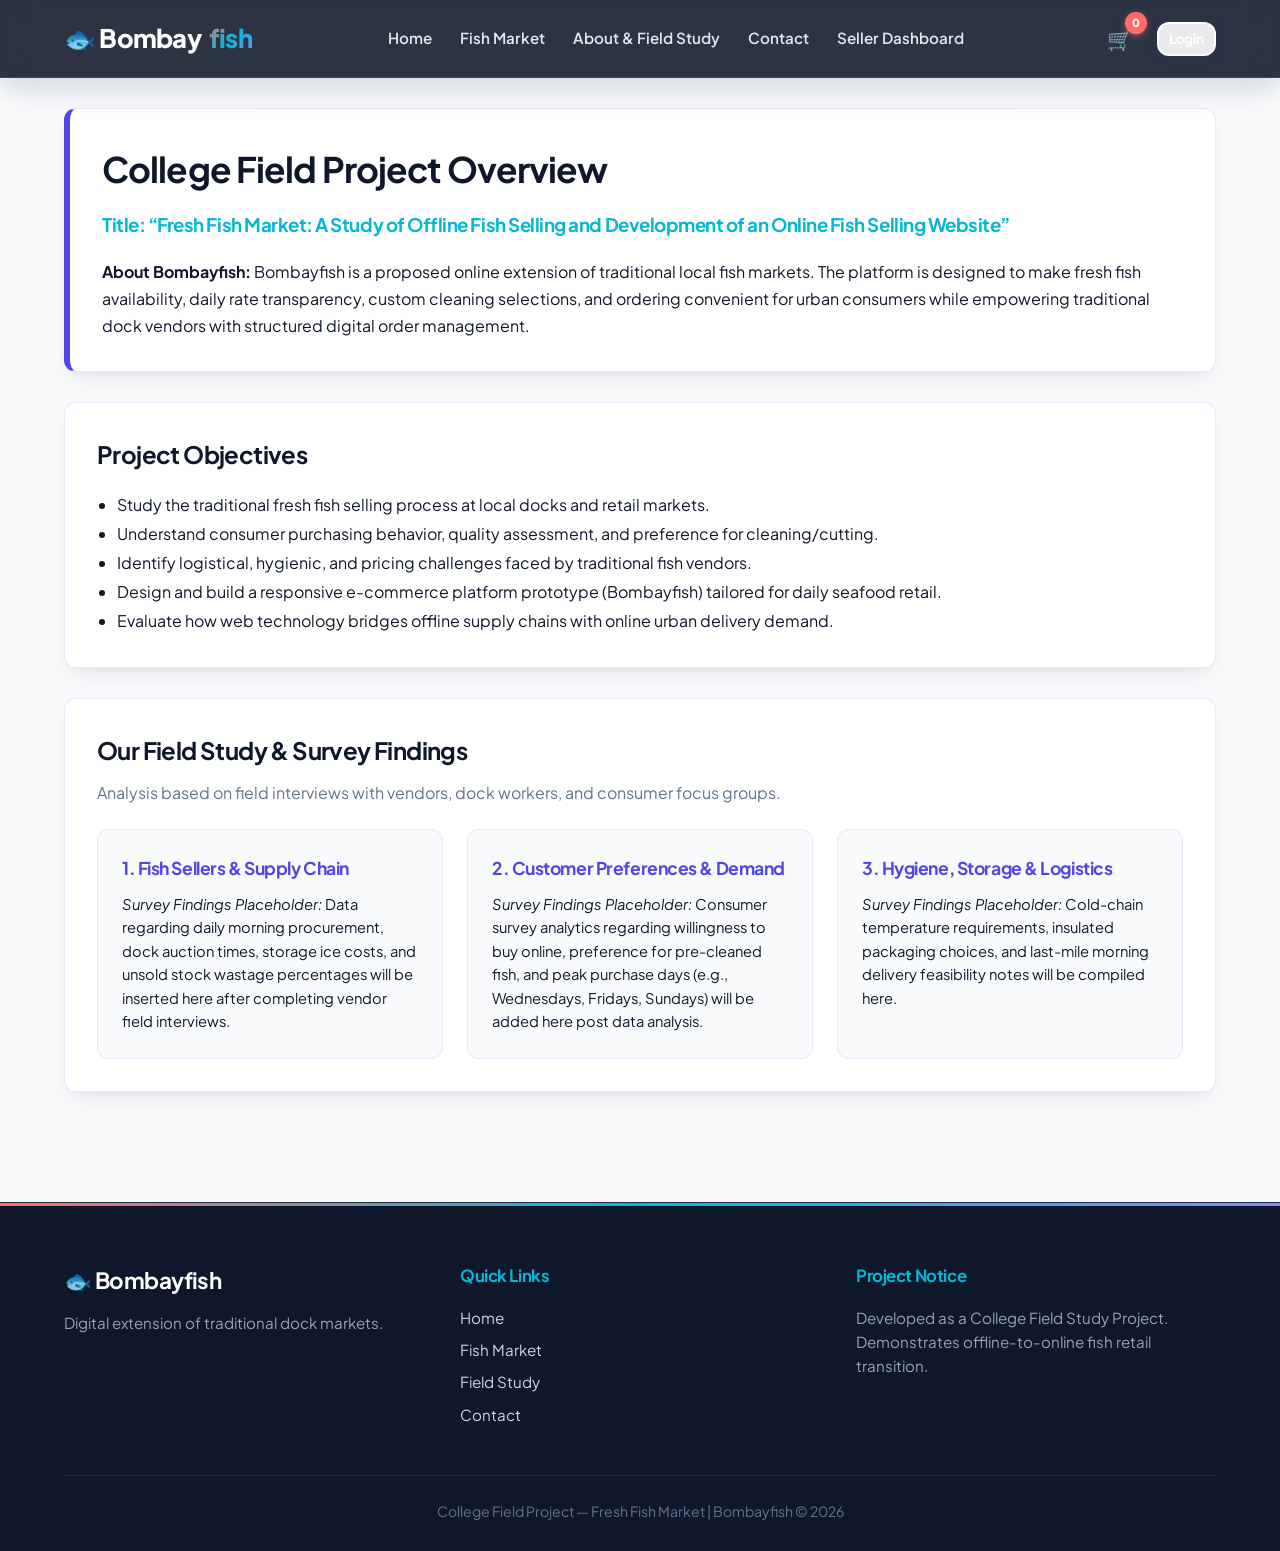
==== commit 8946c34e: "Redesign Bombayfish UI with modern vibrant theme and robust audit - Implemented color palette: Elect" ====
--- a/bombayfish/about.html
+++ b/bombayfish/about.html
@@ -10,10 +10,17 @@
   <header>
     <nav class="navbar">
       <a href="index.html" class="logo">🐟 Bombay<span>fish</span></a>
-      <div class="nav-links">
+      <button class="menu-toggle" id="mobileMenuToggle">☰</button>
+      <div class="nav-links" id="navLinks">
         <a href="index.html">Home</a>
         <a href="products.html">Fish Market</a>
         <a href="about.html">About & Field Study</a>
+        <a href="contact.html">Contact</a>
+        <a href="admin.html">Seller Dashboard</a>
+      </div>
+      <div class="nav-icons">
+        <a href="cart.html" class="cart-icon-btn">🛒 <span class="cart-count" id="cartCount">0</span></a>
+        <a href="login.html" class="btn btn-outline" style="color: white; border-color: white; padding: 4px 10px; font-size:0.85rem;">Login</a>
       </div>
     </nav>
   </header>
@@ -69,5 +76,30 @@
       </div>
     </div>
   </div>
+
+  <footer>
+    <div class="footer-content">
+      <div>
+        <h3>🐟 Bombayfish</h3>
+        <p>Digital extension of traditional dock markets.</p>
+      </div>
+      <div>
+        <h4>Quick Links</h4>
+        <p><a href="index.html">Home</a></p>
+        <p><a href="products.html">Fish Market</a></p>
+        <p><a href="about.html">Field Study</a></p>
+        <p><a href="contact.html">Contact</a></p>
+      </div>
+      <div>
+        <h4>Project Notice</h4>
+        <p>Developed as a College Field Study Project. Demonstrates offline-to-online fish retail transition.</p>
+      </div>
+    </div>
+    <div class="footer-bottom">
+      <p>College Field Project — Fresh Fish Market | Bombayfish © 2026</p>
+    </div>
+  </footer>
+
+  <script src="script.js"></script>
 </body>
 </html>
